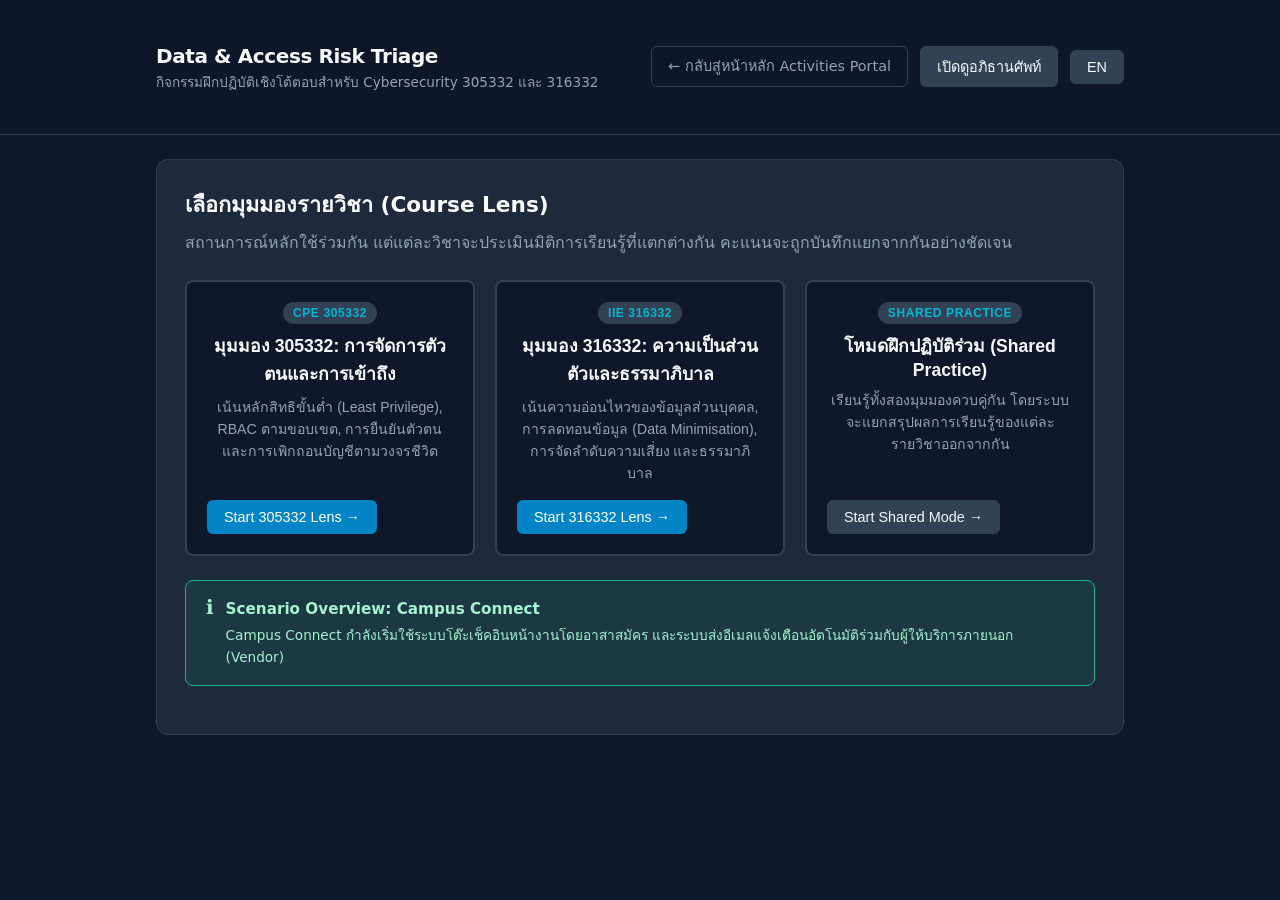
==== data-access-risk-triage/index.html @ f40bb5d1 "[agy@mbp-m5] Add Data & Access Risk Triage activity to portal Task: PS-TASK-20260910-640 Node: PS-NO" ====
<!doctype html>
<html lang="th">
<head>
  <meta charset="utf-8">
  <meta name="viewport" content="width=device-width, initial-scale=1">
  <title>Data & Access Risk Triage | NU Cybersecurity</title>
  <link rel="stylesheet" href="styles.css">
</head>
<body>
  <header class="app-header">
    <div class="container header-inner">
      <div class="app-title-group">
        <h1 id="app-title">Data & Access Risk Triage</h1>
        <p id="app-subtitle">Interactive Practice for 305332 & 316332 Cybersecurity</p>
      </div>
      <div class="header-controls">
        <a href="../" class="btn btn-outline" id="btn-back-portal">← Portal</a>
        <button type="button" class="btn btn-secondary" id="btn-toggle-glossary">Glossary</button>
        <button type="button" class="btn btn-secondary" id="btn-toggle-lang" aria-label="Toggle language">TH / EN</button>
      </div>
    </div>
  </header>

  <main class="container">
    <div class="progress-bar-container" id="progress-container" style="display: none;">
      <div class="lens-badge" id="active-lens-badge">Course Lens: 305332</div>
      <ol class="progress-steps" aria-label="Game progress">
        <li class="progress-step active" id="step-nav-1"><div class="step-number">1</div><span>Map</span></li>
        <li class="progress-step" id="step-nav-2"><div class="step-number">2</div><span>Access</span></li>
        <li class="progress-step" id="step-nav-3"><div class="step-number">3</div><span>Triage</span></li>
        <li class="progress-step" id="step-nav-4"><div class="step-number">4</div><span>Treat</span></li>
        <li class="progress-step" id="step-nav-5"><div class="step-number">5</div><span>Debrief</span></li>
      </ol>
    </div>

    <!-- Screen 0: Lens Selection -->
    <section class="screen active" id="screen-lens">
      <h2 class="screen-title" id="txt-lens-title">Select Your Course Lens</h2>
      <p class="screen-subtitle" id="txt-lens-subtitle">Choose your active learning lens. The core Campus Connect case is shared, but scoring and debriefs remain distinct.</p>
      
      <div class="lens-grid">
        <button type="button" class="lens-card" data-lens="305332">
          <div>
            <div class="lens-badge">CPE 305332</div>
            <h3 id="txt-lens-305-title">305332 Lens: Identity & Access</h3>
            <p id="txt-lens-305-desc">Focus on least privilege, scoped RBAC, authentication dependencies, and account lifecycle deprovisioning.</p>
          </div>
          <span class="btn btn-primary">Start 305332 Lens →</span>
        </button>

        <button type="button" class="lens-card" data-lens="316332">
          <div>
            <div class="lens-badge">IIE 316332</div>
            <h3 id="txt-lens-316-title">316332 Lens: Privacy & Governance</h3>
            <p id="txt-lens-316-desc">Focus on personal data sensitivity, data minimisation, likelihood/impact triage, and governance controls.</p>
          </div>
          <span class="btn btn-primary">Start 316332 Lens →</span>
        </button>

        <button type="button" class="lens-card" data-lens="shared">
          <div>
            <div class="lens-badge">Shared Practice</div>
            <h3 id="txt-lens-shared-title">Shared Practice Mode</h3>
            <p id="txt-lens-shared-desc">Experience both identity and privacy viewpoints in sequence with separate debriefs.</p>
          </div>
          <span class="btn btn-secondary">Start Shared Mode →</span>
        </button>
      </div>

      <aside class="safeguard-banner success" style="margin-top: 1.5rem;">
        <div class="safeguard-icon">ℹ️</div>
        <div class="safeguard-content">
          <h4>Scenario Overview: Campus Connect</h4>
          <p id="txt-scenario-desc">Campus Connect is an event and support platform introducing volunteer on-site check-in and an automated reminder email service.</p>
        </div>
      </aside>
    </section>

    <!-- Screen 1: Round 1 (Map) -->
    <section class="screen" id="screen-round1">
      <h2 class="screen-title" id="r1-title">Round 1 — Map What is at Stake</h2>
      <p class="screen-subtitle" id="r1-instruction">Classify entities and identify verified facts versus explicit unknowns.</p>

      <div id="r1-tasks-container" class="card-list"></div>

      <div class="choice-card" style="margin-top: 1.5rem;">
        <h4 id="r1-ev-question" style="margin-bottom: 0.75rem;">Evidence & Unknowns Check</h4>
        <div id="r1-ev-options" class="card-list"></div>
      </div>

      <div id="r1-feedback" style="display: none;" class="safeguard-banner success">
        <div class="safeguard-icon">✓</div>
        <div class="safeguard-content" id="r1-feedback-text"></div>
      </div>

      <div style="margin-top: 1.5rem; display: flex; justify-content: flex-end;">
        <button type="button" class="btn btn-primary" id="btn-submit-r1">Submit Round 1 →</button>
      </div>
    </section>

    <!-- Screen 2: Round 2 (Access) -->
    <section class="screen" id="screen-round2">
      <h2 class="screen-title" id="r2-title">Round 2 — Decide Scoped Access</h2>
      <p class="screen-subtitle" id="r2-scenario-prompt">Evaluate the requested access and choose a proportionate, scoped decision.</p>

      <div id="r2-decisions-container" class="card-list"></div>

      <div id="r2-safeguard-banner" style="display: none;" class="safeguard-banner">
        <div class="safeguard-icon" id="r2-safeguard-icon">⚠️</div>
        <div class="safeguard-content">
          <h4 id="r2-safeguard-title">Safeguard Alert</h4>
          <p id="r2-safeguard-desc"></p>
        </div>
      </div>

      <div style="margin-top: 1.5rem; display: flex; justify-content: flex-end;">
        <button type="button" class="btn btn-primary" id="btn-submit-r2" disabled>Next: Round 3 →</button>
      </div>
    </section>

    <!-- Screen 3: Round 3 (Triage) -->
    <section class="screen" id="screen-round3">
      <h2 class="screen-title" id="r3-title">Round 3 — Triage Risk & Evidence</h2>
      <p class="screen-subtitle" id="r3-incident-prompt">Assess the security event. Evidence quality strictly limits maximum claimable certainty.</p>

      <div class="triage-grid">
        <div class="triage-field">
          <label for="r3-select-likelihood">Likelihood</label>
          <select id="r3-select-likelihood" class="triage-select">
            <option value="Low">Low</option>
            <option value="Moderate" selected>Moderate</option>
            <option value="High">High</option>
          </select>
        </div>

        <div class="triage-field">
          <label for="r3-select-impact">Impact</label>
          <select id="r3-select-impact" class="triage-select">
            <option value="Minor">Minor</option>
            <option value="Moderate" selected>Moderate</option>
            <option value="Critical">Critical</option>
          </select>
        </div>

        <div class="triage-field">
          <label for="r3-select-confidence">Confidence Level</label>
          <select id="r3-select-confidence" class="triage-select">
            <option value="low">Low (Speculation)</option>
            <option value="medium" selected>Medium (Grounded in facts with unknowns)</option>
            <option value="high">High (Certainty / Definitive)</option>
          </select>
        </div>
      </div>

      <div id="r3-limiter-banner" style="display: none;" class="safeguard-banner blocked">
        <div class="safeguard-icon">⛔</div>
        <div class="safeguard-content">
          <h4>Evidence Limiter Activated</h4>
          <p id="r3-limiter-desc"></p>
        </div>
      </div>

      <div style="margin-top: 1.5rem; display: flex; justify-content: flex-end;">
        <button type="button" class="btn btn-primary" id="btn-submit-r3">Evaluate Triage →</button>
      </div>
    </section>

    <!-- Screen 4: Round 4 (Treat) -->
    <section class="screen" id="screen-round4">
      <h2 class="screen-title" id="r4-title">Round 4 — Treat & Govern</h2>
      <p class="screen-subtitle" id="r4-subtitle">Select a proportionate treatment, assign an accountable owner, and define verification evidence.</p>

      <h4 style="margin: 1rem 0 0.5rem 0;">1. Treatment Control</h4>
      <div id="r4-treatments-container" class="card-list"></div>

      <h4 style="margin: 1.5rem 0 0.5rem 0;">2. Accountable Owner</h4>
      <div id="r4-owners-container" class="card-list"></div>

      <h4 style="margin: 1.5rem 0 0.5rem 0;">3. Verification Evidence</h4>
      <div id="r4-evidence-container" class="card-list"></div>

      <div id="r4-residual-banner" style="display: none;" class="safeguard-banner success">
        <div class="safeguard-icon">🛡️</div>
        <div class="safeguard-content">
          <h4 id="r4-residual-title">Residual Risk State</h4>
          <p id="r4-residual-desc"></p>
        </div>
      </div>

      <div style="margin-top: 1.5rem; display: flex; justify-content: flex-end;">
        <button type="button" class="btn btn-primary" id="btn-submit-r4">View Debrief →</button>
      </div>
    </section>

    <!-- Screen 5: Debrief -->
    <section class="screen" id="screen-debrief">
      <h2 class="screen-title" id="debrief-title">Activity Debrief & Evidence Summary</h2>
      <p class="screen-subtitle" id="debrief-summary-text"></p>

      <div class="debrief-scores">
        <div class="score-box">
          <div class="score-label" id="lbl-score-scope">Scope</div>
          <div class="score-val" id="val-score-scope">0</div>
        </div>
        <div class="score-box">
          <div class="score-label" id="lbl-score-prop">Proportionality</div>
          <div class="score-val" id="val-score-prop">0</div>
        </div>
        <div class="score-box">
          <div class="score-label" id="lbl-score-ev">Evidence</div>
          <div class="score-val" id="val-score-ev">0</div>
        </div>
        <div class="score-box">
          <div class="score-label" id="lbl-score-acc">Accountability</div>
          <div class="score-val" id="val-score-acc">0</div>
        </div>
      </div>

      <div class="choice-card" style="margin: 1.5rem 0;">
        <h4 style="margin-bottom: 0.75rem;">Key Misconceptions & Takeaways</h4>
        <ul id="debrief-misconceptions" style="padding-left: 1.25rem; font-size: 0.9rem; color: var(--text-secondary);"></ul>
      </div>

      <div style="margin-top: 2rem; display: flex; justify-content: space-between; flex-wrap: gap; gap: 1rem;">
        <button type="button" class="btn btn-secondary" id="btn-restart-activity">Restart Activity</button>
        <a href="../" class="btn btn-primary">Return to Activities Portal →</a>
      </div>
    </section>
  </main>

  <!-- Glossary Modal -->
  <div class="modal-overlay" id="glossary-modal" role="dialog" aria-modal="true" aria-labelledby="glossary-dialog-title">
    <div class="modal-dialog">
      <div class="modal-header">
        <h2 id="glossary-dialog-title">Key Concepts & Glossary</h2>
        <button type="button" class="btn btn-outline" id="btn-close-glossary">✕</button>
      </div>
      <div id="glossary-list"></div>
    </div>
  </div>

  <script src="game-core.js"></script>
  <script src="i18n.js"></script>
  <script src="app.js"></script>
</body>
</html>
---- data-access-risk-triage/styles.css ----
/* styles.css - Data & Access Risk Triage */

:root {
  --bg-primary: #0f172a;
  --bg-surface: #1e293b;
  --bg-surface-elevated: #334155;
  --bg-card: #1e293b;
  --text-primary: #f8fafc;
  --text-secondary: #94a3b8;
  --text-muted: #64748b;
  --border-color: #334155;
  --border-focus: #38bdf8;
  --accent-blue: #0284c7;
  --accent-blue-hover: #0369a1;
  --accent-cyan: #06b6d4;
  --accent-emerald: #10b981;
  --accent-amber: #f59e0b;
  --accent-rose: #f43f5e;
  --accent-purple: #8b5cf6;
  --font-sans: system-ui, -apple-system, BlinkMacSystemFont, 'Segoe UI', Roboto, 'Noto Sans Thai', sans-serif;
}

* {
  box-sizing: border-box;
  margin: 0;
  padding: 0;
}

body {
  font-family: var(--font-sans);
  background-color: var(--bg-primary);
  color: var(--text-primary);
  line-height: 1.6;
  min-height: 100vh;
  display: flex;
  flex-direction: column;
}

a {
  color: var(--accent-cyan);
  text-decoration: none;
}

a:hover, a:focus-visible {
  text-decoration: underline;
}

button:focus-visible, a:focus-visible, select:focus-visible, input:focus-visible {
  outline: 3px solid var(--border-focus);
  outline-offset: 2px;
}

.container {
  width: 100%;
  max-width: 1000px;
  margin: 0 auto;
  padding: 1.5rem 1rem;
}

/* Header */
.app-header {
  border-bottom: 1px solid var(--border-color);
  padding: 1rem 0;
  background-color: rgba(15, 23, 42, 0.95);
  position: sticky;
  top: 0;
  z-index: 100;
  backdrop-filter: blur(8px);
}

.header-inner {
  display: flex;
  justify-content: space-between;
  align-items: center;
  flex-wrap: wrap;
  gap: 1rem;
}

.app-title-group h1 {
  font-size: 1.25rem;
  font-weight: 700;
  color: var(--text-primary);
  letter-spacing: -0.02em;
}

.app-title-group p {
  font-size: 0.85rem;
  color: var(--text-secondary);
}

.header-controls {
  display: flex;
  align-items: center;
  gap: 0.75rem;
}

.btn {
  display: inline-flex;
  align-items: center;
  justify-content: center;
  padding: 0.5rem 1rem;
  border-radius: 0.375rem;
  font-size: 0.9rem;
  font-weight: 500;
  cursor: pointer;
  border: 1px solid transparent;
  transition: all 0.15s ease-in-out;
}

.btn-primary {
  background-color: var(--accent-blue);
  color: #fff;
}

.btn-primary:hover {
  background-color: var(--accent-blue-hover);
}

.btn-secondary {
  background-color: var(--bg-surface-elevated);
  color: var(--text-primary);
  border-color: var(--border-color);
}

.btn-secondary:hover {
  background-color: #475569;
}

.btn-outline {
  background: transparent;
  color: var(--text-secondary);
  border-color: var(--border-color);
}

.btn-outline:hover {
  color: var(--text-primary);
  border-color: var(--text-secondary);
}

/* Lens Banner */
.lens-badge {
  display: inline-block;
  padding: 0.25rem 0.6rem;
  border-radius: 9999px;
  font-size: 0.75rem;
  font-weight: 600;
  text-transform: uppercase;
  letter-spacing: 0.05em;
  background-color: var(--bg-surface-elevated);
  color: var(--accent-cyan);
  margin-bottom: 0.5rem;
}

/* Progress Tracker */
.progress-bar-container {
  margin: 1.5rem 0 2rem 0;
  background-color: var(--bg-surface);
  border-radius: 0.5rem;
  padding: 1rem;
  border: 1px solid var(--border-color);
}

.progress-steps {
  display: flex;
  justify-content: space-between;
  list-style: none;
  position: relative;
}

.progress-step {
  display: flex;
  flex-direction: column;
  align-items: center;
  flex: 1;
  text-align: center;
  font-size: 0.8rem;
  color: var(--text-muted);
}

.progress-step.active {
  color: var(--accent-cyan);
  font-weight: 600;
}

.progress-step.completed {
  color: var(--accent-emerald);
}

.step-number {
  width: 28px;
  height: 28px;
  border-radius: 50%;
  background-color: var(--bg-surface-elevated);
  display: flex;
  align-items: center;
  justify-content: center;
  margin-bottom: 0.25rem;
  font-weight: bold;
}

.progress-step.active .step-number {
  background-color: var(--accent-cyan);
  color: var(--bg-primary);
}

.progress-step.completed .step-number {
  background-color: var(--accent-emerald);
  color: var(--bg-primary);
}

/* Screen Sections */
.screen {
  display: none;
  background-color: var(--bg-surface);
  border-radius: 0.75rem;
  border: 1px solid var(--border-color);
  padding: 1.75rem;
  margin-bottom: 2rem;
  animation: fadeIn 0.2s ease-in-out;
}

.screen.active {
  display: block;
}

@keyframes fadeIn {
  from { opacity: 0; transform: translateY(4px); }
  to { opacity: 1; transform: translateY(0); }
}

.screen-title {
  font-size: 1.35rem;
  font-weight: 700;
  margin-bottom: 0.5rem;
}

.screen-subtitle {
  color: var(--text-secondary);
  margin-bottom: 1.5rem;
}

/* Lens Selection Cards */
.lens-grid {
  display: grid;
  grid-template-columns: repeat(auto-fit, minmax(280px, 1fr));
  gap: 1.25rem;
  margin: 1.5rem 0;
}

.lens-card {
  background-color: var(--bg-primary);
  border: 2px solid var(--border-color);
  border-radius: 0.5rem;
  padding: 1.25rem;
  cursor: pointer;
  transition: all 0.15s ease;
  display: flex;
  flex-direction: column;
  justify-content: space-between;
}

.lens-card:hover, .lens-card:focus-visible {
  border-color: var(--accent-blue);
  background-color: #131d33;
}

.lens-card h3 {
  font-size: 1.1rem;
  margin-bottom: 0.5rem;
  color: var(--text-primary);
}

.lens-card p {
  font-size: 0.88rem;
  color: var(--text-secondary);
  margin-bottom: 1rem;
}

/* Decision Cards & Choice Lists */
.card-list {
  display: flex;
  flex-direction: column;
  gap: 1rem;
  margin: 1.25rem 0;
}

.choice-card {
  background-color: var(--bg-primary);
  border: 1px solid var(--border-color);
  border-radius: 0.5rem;
  padding: 1rem 1.25rem;
  cursor: pointer;
  transition: border-color 0.15s ease;
}

.choice-card:hover {
  border-color: #475569;
}

.choice-card.selected {
  border-color: var(--accent-cyan);
  background-color: rgba(6, 182, 212, 0.05);
}

.choice-header {
  display: flex;
  align-items: baseline;
  gap: 0.5rem;
  margin-bottom: 0.35rem;
}

.choice-title {
  font-weight: 600;
  font-size: 1rem;
}

.choice-desc {
  font-size: 0.88rem;
  color: var(--text-secondary);
}

/* Safeguard Alert Banner */
.safeguard-banner {
  border-radius: 0.5rem;
  padding: 1rem 1.25rem;
  margin: 1.25rem 0;
  display: flex;
  align-items: flex-start;
  gap: 0.75rem;
}

.safeguard-banner.blocked {
  background-color: rgba(244, 63, 94, 0.1);
  border: 1px solid var(--accent-rose);
  color: #fecdd3;
}

.safeguard-banner.success {
  background-color: rgba(16, 185, 129, 0.1);
  border: 1px solid var(--accent-emerald);
  color: #a7f3d0;
}

.safeguard-icon {
  font-size: 1.25rem;
  line-height: 1;
}

.safeguard-content h4 {
  font-size: 0.95rem;
  font-weight: 600;
  margin-bottom: 0.25rem;
}

.safeguard-content p {
  font-size: 0.85rem;
}

/* Triage Form */
.triage-grid {
  display: grid;
  grid-template-columns: repeat(auto-fit, minmax(220px, 1fr));
  gap: 1rem;
  margin: 1.25rem 0;
}

.triage-field {
  display: flex;
  flex-direction: column;
  gap: 0.35rem;
}

.triage-field label {
  font-size: 0.85rem;
  font-weight: 600;
  color: var(--text-secondary);
}

.triage-select {
  padding: 0.5rem;
  border-radius: 0.375rem;
  background-color: var(--bg-primary);
  border: 1px solid var(--border-color);
  color: var(--text-primary);
  font-size: 0.9rem;
}

/* Debrief Grid */
.debrief-scores {
  display: grid;
  grid-template-columns: repeat(auto-fit, minmax(180px, 1fr));
  gap: 1rem;
  margin: 1.5rem 0;
}

.score-box {
  background-color: var(--bg-primary);
  border: 1px solid var(--border-color);
  border-radius: 0.5rem;
  padding: 1rem;
  text-align: center;
}

.score-label {
  font-size: 0.8rem;
  color: var(--text-secondary);
  text-transform: uppercase;
}

.score-val {
  font-size: 1.75rem;
  font-weight: 700;
  color: var(--accent-cyan);
  margin-top: 0.25rem;
}

/* Modal */
.modal-overlay {
  display: none;
  position: fixed;
  inset: 0;
  background-color: rgba(0, 0, 0, 0.7);
  z-index: 200;
  align-items: center;
  justify-content: center;
  padding: 1rem;
}

.modal-overlay.active {
  display: flex;
}

.modal-dialog {
  background-color: var(--bg-surface);
  border: 1px solid var(--border-color);
  border-radius: 0.75rem;
  max-width: 600px;
  width: 100%;
  max-height: 80vh;
  overflow-y: auto;
  padding: 1.5rem;
}

.modal-header {
  display: flex;
  justify-content: space-between;
  align-items: center;
  margin-bottom: 1rem;
  border-bottom: 1px solid var(--border-color);
  padding-bottom: 0.75rem;
}

.modal-header h2 {
  font-size: 1.15rem;
}

.glossary-item {
  margin-bottom: 1rem;
}

.glossary-term {
  font-weight: 600;
  color: var(--accent-cyan);
  margin-bottom: 0.2rem;
}

.glossary-def {
  font-size: 0.88rem;
  color: var(--text-secondary);
}

/* Responsive */
@media (max-width: 640px) {
  .header-inner {
    flex-direction: column;
    align-items: flex-start;
  }
  .header-controls {
    width: 100%;
    justify-content: space-between;
  }
  .progress-step span {
    display: none;
  }
}
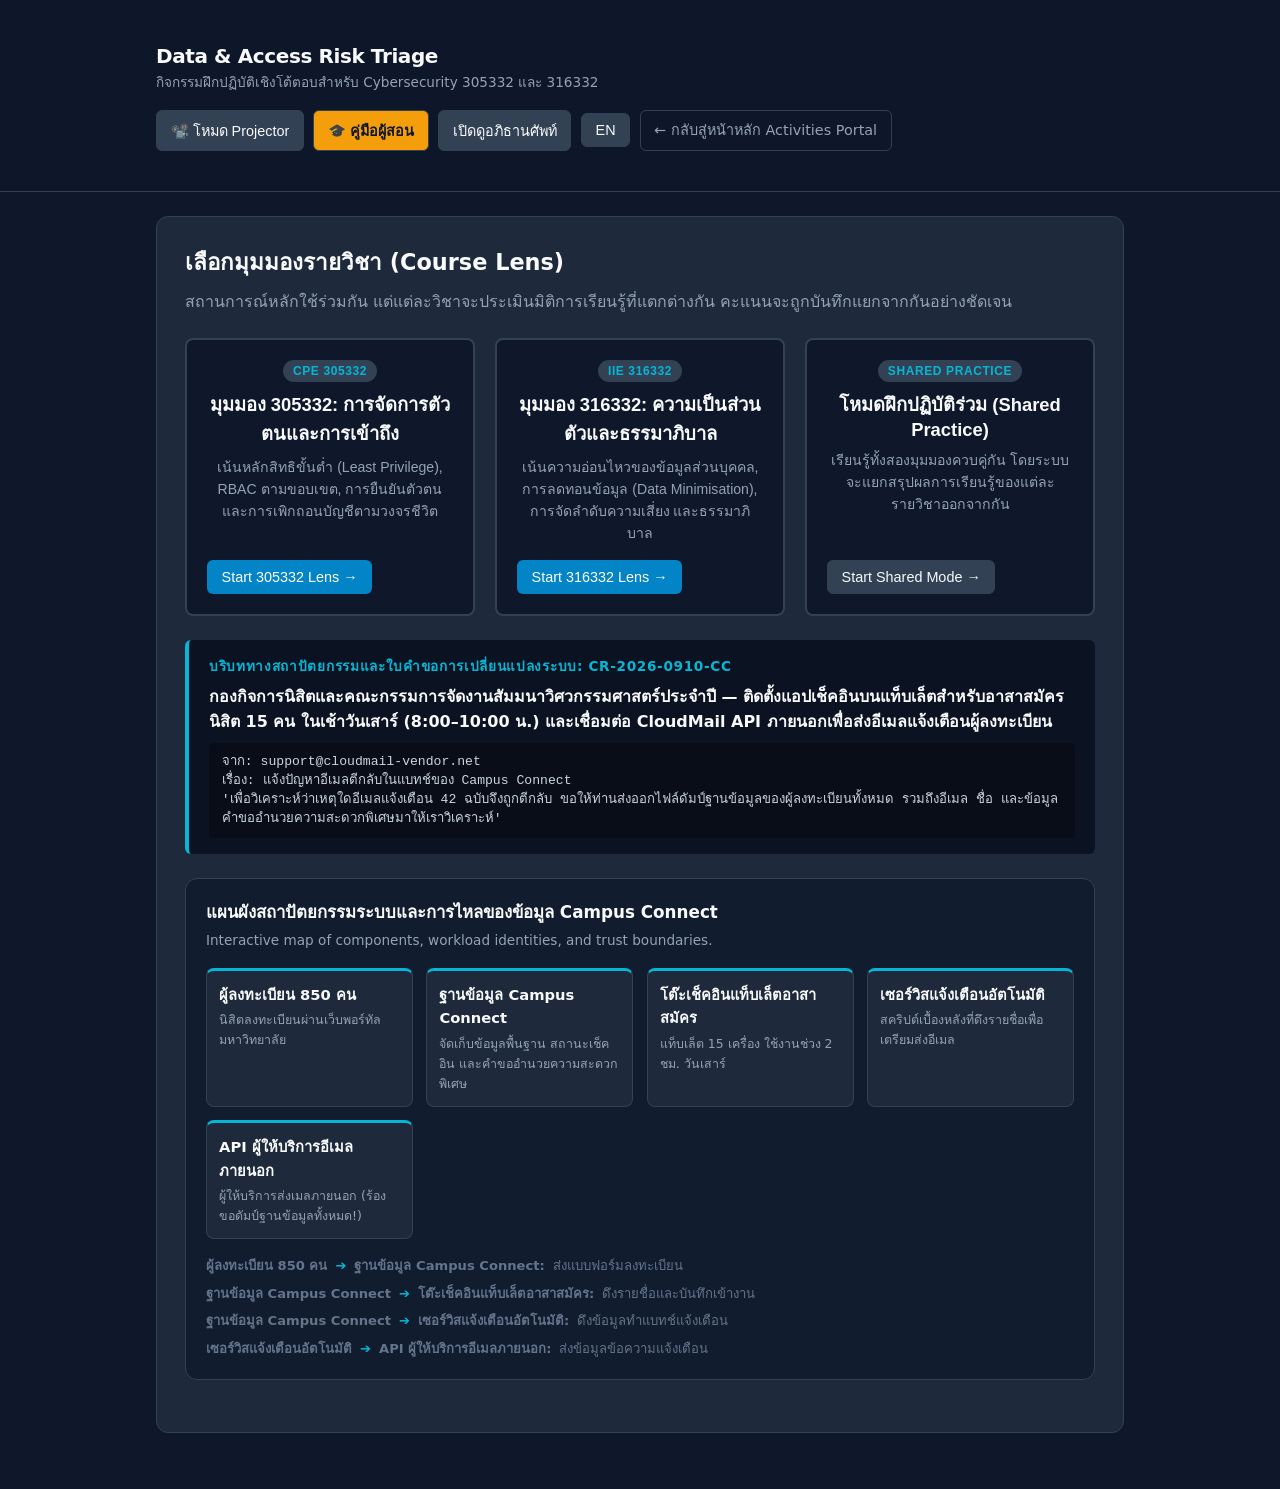
==== commit 26ff10f6: "[agy@mbp-m5] Add projector view and instructor facilitation to Data & Access Risk Triage Task: PS-TA" ====
--- a/data-access-risk-triage/index.html
+++ b/data-access-risk-triage/index.html
@@ -14,9 +14,11 @@
         <p id="app-subtitle">Interactive Practice for 305332 & 316332 Cybersecurity</p>
       </div>
       <div class="header-controls">
-        <a href="../" class="btn btn-outline" id="btn-back-portal">← Portal</a>
+        <button type="button" class="btn btn-secondary" id="btn-toggle-projector" title="Toggle large font & high contrast for projector">📽️ Projector View</button>
+        <button type="button" class="btn btn-secondary" id="btn-toggle-instructor" title="Show instructor prompts & classroom timer">🎓 Instructor Guide</button>
         <button type="button" class="btn btn-secondary" id="btn-toggle-glossary">Glossary</button>
         <button type="button" class="btn btn-secondary" id="btn-toggle-lang" aria-label="Toggle language">TH / EN</button>
+        <a href="../" class="btn btn-outline" id="btn-back-portal">← Portal</a>
       </div>
     </div>
   </header>
@@ -33,7 +35,7 @@
       </ol>
     </div>
 
-    <!-- Screen 0: Lens Selection -->
+    <!-- Screen 0: Lens Selection & Scenario Context -->
     <section class="screen active" id="screen-lens">
       <h2 class="screen-title" id="txt-lens-title">Select Your Course Lens</h2>
       <p class="screen-subtitle" id="txt-lens-subtitle">Choose your active learning lens. The core Campus Connect case is shared, but scoring and debriefs remain distinct.</p>
@@ -67,17 +69,38 @@
         </button>
       </div>
 
-      <aside class="safeguard-banner success" style="margin-top: 1.5rem;">
-        <div class="safeguard-icon">ℹ️</div>
-        <div class="safeguard-content">
-          <h4>Scenario Overview: Campus Connect</h4>
-          <p id="txt-scenario-desc">Campus Connect is an event and support platform introducing volunteer on-site check-in and an automated reminder email service.</p>
-        </div>
-      </aside>
+      <!-- Formal Change Request Ticket Box -->
+      <div class="ticket-box">
+        <div class="ticket-header" id="txt-ticket-header">Change Request Ticket: CR-2026-0910-CC</div>
+        <p id="txt-ticket-summary" style="font-weight: 600; margin-bottom: 0.35rem;"></p>
+        <div class="ticket-snippet" id="txt-ticket-snippet"></div>
+      </div>
+
+      <!-- Visual System Architecture & Data Flow Diagram -->
+      <div class="architecture-box">
+        <h3 style="font-size: 1.05rem; margin-bottom: 0.25rem;" id="txt-arch-title">Campus Connect: Architecture & Data Flow</h3>
+        <p style="font-size: 0.85rem; color: var(--text-secondary);" id="txt-arch-subtitle">Interactive map of components, workload identities, and trust boundaries.</p>
+        <div class="arch-nodes-grid" id="arch-nodes-container"></div>
+        <div class="arch-flows-list" id="arch-flows-container"></div>
+      </div>
     </section>
 
     <!-- Screen 1: Round 1 (Map) -->
     <section class="screen" id="screen-round1">
+      <!-- Instructor Facilitation Box -->
+      <div class="instructor-callout" id="r1-instructor-box" style="display: none;">
+        <div class="instructor-callout-header">
+          <div class="instructor-callout-title">🎓 Ask the Room</div>
+          <div class="class-timer-widget">
+            <span class="timer-digits" id="timer-display-r1">01:00</span>
+            <button type="button" class="btn btn-outline" data-timer-set="60">1m</button>
+            <button type="button" class="btn btn-outline" data-timer-set="120">2m</button>
+            <button type="button" class="btn btn-primary" id="btn-timer-toggle-r1">Start</button>
+          </div>
+        </div>
+        <div class="instructor-callout-prompt" id="r1-instructor-prompt"></div>
+      </div>
+
       <h2 class="screen-title" id="r1-title">Round 1 — Map What is at Stake</h2>
       <p class="screen-subtitle" id="r1-instruction">Classify entities and identify verified facts versus explicit unknowns.</p>
 
@@ -100,6 +123,20 @@
 
     <!-- Screen 2: Round 2 (Access) -->
     <section class="screen" id="screen-round2">
+      <!-- Instructor Facilitation Box -->
+      <div class="instructor-callout" id="r2-instructor-box" style="display: none;">
+        <div class="instructor-callout-header">
+          <div class="instructor-callout-title">🎓 Ask the Room</div>
+          <div class="class-timer-widget">
+            <span class="timer-digits" id="timer-display-r2">01:00</span>
+            <button type="button" class="btn btn-outline" data-timer-set="60">1m</button>
+            <button type="button" class="btn btn-outline" data-timer-set="120">2m</button>
+            <button type="button" class="btn btn-primary" id="btn-timer-toggle-r2">Start</button>
+          </div>
+        </div>
+        <div class="instructor-callout-prompt" id="r2-instructor-prompt"></div>
+      </div>
+
       <h2 class="screen-title" id="r2-title">Round 2 — Decide Scoped Access</h2>
       <p class="screen-subtitle" id="r2-scenario-prompt">Evaluate the requested access and choose a proportionate, scoped decision.</p>
 
@@ -120,6 +157,20 @@
 
     <!-- Screen 3: Round 3 (Triage) -->
     <section class="screen" id="screen-round3">
+      <!-- Instructor Facilitation Box -->
+      <div class="instructor-callout" id="r3-instructor-box" style="display: none;">
+        <div class="instructor-callout-header">
+          <div class="instructor-callout-title">🎓 Ask the Room</div>
+          <div class="class-timer-widget">
+            <span class="timer-digits" id="timer-display-r3">01:00</span>
+            <button type="button" class="btn btn-outline" data-timer-set="60">1m</button>
+            <button type="button" class="btn btn-outline" data-timer-set="120">2m</button>
+            <button type="button" class="btn btn-primary" id="btn-timer-toggle-r3">Start</button>
+          </div>
+        </div>
+        <div class="instructor-callout-prompt" id="r3-instructor-prompt"></div>
+      </div>
+
       <h2 class="screen-title" id="r3-title">Round 3 — Triage Risk & Evidence</h2>
       <p class="screen-subtitle" id="r3-incident-prompt">Assess the security event. Evidence quality strictly limits maximum claimable certainty.</p>
 
@@ -167,6 +218,20 @@
 
     <!-- Screen 4: Round 4 (Treat) -->
     <section class="screen" id="screen-round4">
+      <!-- Instructor Facilitation Box -->
+      <div class="instructor-callout" id="r4-instructor-box" style="display: none;">
+        <div class="instructor-callout-header">
+          <div class="instructor-callout-title">🎓 Ask the Room</div>
+          <div class="class-timer-widget">
+            <span class="timer-digits" id="timer-display-r4">01:00</span>
+            <button type="button" class="btn btn-outline" data-timer-set="60">1m</button>
+            <button type="button" class="btn btn-outline" data-timer-set="120">2m</button>
+            <button type="button" class="btn btn-primary" id="btn-timer-toggle-r4">Start</button>
+          </div>
+        </div>
+        <div class="instructor-callout-prompt" id="r4-instructor-prompt"></div>
+      </div>
+
       <h2 class="screen-title" id="r4-title">Round 4 — Treat & Govern</h2>
       <p class="screen-subtitle" id="r4-subtitle">Select a proportionate treatment, assign an accountable owner, and define verification evidence.</p>
 
@@ -217,11 +282,11 @@
       </div>
 
       <div class="choice-card" style="margin: 1.5rem 0;">
-        <h4 style="margin-bottom: 0.75rem;">Key Misconceptions & Takeaways</h4>
-        <ul id="debrief-misconceptions" style="padding-left: 1.25rem; font-size: 0.9rem; color: var(--text-secondary);"></ul>
-      </div>
-
-      <div style="margin-top: 2rem; display: flex; justify-content: space-between; flex-wrap: gap; gap: 1rem;">
+        <h4 style="margin-bottom: 0.75rem;">Key Misconceptions & Real-World Context</h4>
+        <ul id="debrief-misconceptions" style="padding-left: 1.25rem; font-size: 0.95rem; color: var(--text-secondary); line-height: 1.6;"></ul>
+      </div>
+
+      <div style="margin-top: 2rem; display: flex; justify-content: space-between; flex-wrap: wrap; gap: 1rem;">
         <button type="button" class="btn btn-secondary" id="btn-restart-activity">Restart Activity</button>
         <a href="../" class="btn btn-primary">Return to Activities Portal →</a>
       </div>
--- a/data-access-risk-triage/styles.css
+++ b/data-access-risk-triage/styles.css
@@ -1,4 +1,4 @@
-/* styles.css - Data & Access Risk Triage */
+/* styles.css - Data & Access Risk Triage with Instructor-Guided Projector Mode */
 
 :root {
   --bg-primary: #0f172a;
@@ -18,6 +18,7 @@
   --accent-rose: #f43f5e;
   --accent-purple: #8b5cf6;
   --font-sans: system-ui, -apple-system, BlinkMacSystemFont, 'Segoe UI', Roboto, 'Noto Sans Thai', sans-serif;
+  --base-font-size: 1rem;
 }
 
 * {
@@ -31,11 +32,40 @@
   background-color: var(--bg-primary);
   color: var(--text-primary);
   line-height: 1.6;
+  font-size: var(--base-font-size);
   min-height: 100vh;
   display: flex;
   flex-direction: column;
-}
-
+  transition: font-size 0.15s ease;
+}
+
+/* --- Projector Mode Enhancements --- */
+body.projector-mode {
+  --base-font-size: 1.15rem;
+  --bg-primary: #0b1120;
+  --bg-surface: #182234;
+  --bg-surface-elevated: #26354a;
+  --border-color: #475569;
+}
+
+body.projector-mode .container {
+  max-width: 1200px;
+}
+
+body.projector-mode .screen-title {
+  font-size: 1.75rem;
+}
+
+body.projector-mode .choice-title {
+  font-size: 1.25rem;
+}
+
+body.projector-mode .btn {
+  padding: 0.65rem 1.25rem;
+  font-size: 1.05rem;
+}
+
+/* Utility Links & Buttons */
 a {
   color: var(--accent-cyan);
   text-decoration: none;
@@ -91,14 +121,15 @@
 .header-controls {
   display: flex;
   align-items: center;
-  gap: 0.75rem;
+  gap: 0.6rem;
+  flex-wrap: wrap;
 }
 
 .btn {
   display: inline-flex;
   align-items: center;
   justify-content: center;
-  padding: 0.5rem 1rem;
+  padding: 0.5rem 0.85rem;
   border-radius: 0.375rem;
   font-size: 0.9rem;
   font-weight: 500;
@@ -137,7 +168,160 @@
   border-color: var(--text-secondary);
 }
 
-/* Lens Banner */
+.btn-active {
+  background-color: var(--accent-amber) !important;
+  color: #0f172a !important;
+  font-weight: 700;
+}
+
+/* Instructor Facilitator Box */
+.instructor-callout {
+  background-color: rgba(245, 158, 11, 0.08);
+  border: 2px solid var(--accent-amber);
+  border-radius: 0.5rem;
+  padding: 1rem 1.25rem;
+  margin: 1.25rem 0;
+}
+
+.instructor-callout-header {
+  display: flex;
+  justify-content: space-between;
+  align-items: center;
+  margin-bottom: 0.5rem;
+}
+
+.instructor-callout-title {
+  color: var(--accent-amber);
+  font-size: 0.95rem;
+  font-weight: 700;
+  display: flex;
+  align-items: center;
+  gap: 0.4rem;
+}
+
+.instructor-callout-prompt {
+  font-size: 1rem;
+  font-weight: 500;
+  color: #fef3c7;
+  line-height: 1.5;
+}
+
+/* Classroom Timer */
+.class-timer-widget {
+  display: inline-flex;
+  align-items: center;
+  gap: 0.5rem;
+  background-color: var(--bg-surface-elevated);
+  padding: 0.35rem 0.65rem;
+  border-radius: 0.375rem;
+  border: 1px solid var(--border-color);
+  margin-top: 0.5rem;
+}
+
+.timer-digits {
+  font-family: ui-monospace, SFMono-Regular, Menlo, Monaco, Consolas, monospace;
+  font-weight: 700;
+  font-size: 1.1rem;
+  color: var(--accent-cyan);
+  min-width: 48px;
+  text-align: center;
+}
+
+/* Visual Architecture & Data Flow Diagram */
+.architecture-box {
+  background-color: #111c2e;
+  border: 1px solid var(--border-color);
+  border-radius: 0.75rem;
+  padding: 1.25rem;
+  margin: 1.5rem 0;
+}
+
+.arch-nodes-grid {
+  display: grid;
+  grid-template-columns: repeat(auto-fit, minmax(180px, 1fr));
+  gap: 0.85rem;
+  margin: 1rem 0;
+}
+
+.arch-node {
+  background-color: var(--bg-surface);
+  border: 1px solid var(--border-color);
+  border-radius: 0.5rem;
+  padding: 0.75rem;
+  border-top: 3px solid var(--accent-cyan);
+}
+
+.arch-node-title {
+  font-weight: 600;
+  font-size: 0.92rem;
+  margin-bottom: 0.25rem;
+}
+
+.arch-node-detail {
+  font-size: 0.78rem;
+  color: var(--text-secondary);
+}
+
+.arch-flows-list {
+  display: flex;
+  flex-direction: column;
+  gap: 0.4rem;
+  margin-top: 0.75rem;
+  font-size: 0.82rem;
+  color: var(--text-muted);
+}
+
+.arch-flow-item {
+  display: flex;
+  align-items: center;
+  gap: 0.5rem;
+}
+
+.arch-flow-arrow {
+  color: var(--accent-cyan);
+  font-weight: bold;
+}
+
+/* ITSM Change Request Ticket Box */
+.ticket-box {
+  background-color: #0b1322;
+  border-left: 4px solid var(--accent-cyan);
+  border-radius: 0.375rem;
+  padding: 1rem 1.25rem;
+  margin: 1.25rem 0;
+  font-family: inherit;
+}
+
+.ticket-header {
+  font-size: 0.85rem;
+  color: var(--accent-cyan);
+  font-weight: 700;
+  text-transform: uppercase;
+  letter-spacing: 0.05em;
+  margin-bottom: 0.35rem;
+}
+
+.ticket-snippet {
+  background-color: rgba(0, 0, 0, 0.3);
+  border-radius: 0.25rem;
+  padding: 0.6rem 0.8rem;
+  margin-top: 0.5rem;
+  font-family: ui-monospace, SFMono-Regular, Menlo, Monaco, Consolas, monospace;
+  font-size: 0.82rem;
+  color: #cbd5e1;
+  white-space: pre-wrap;
+  line-height: 1.45;
+}
+
+/* Progress Tracker */
+.progress-bar-container {
+  margin: 1.5rem 0 2rem 0;
+  background-color: var(--bg-surface);
+  border-radius: 0.5rem;
+  padding: 1rem;
+  border: 1px solid var(--border-color);
+}
+
 .lens-badge {
   display: inline-block;
   padding: 0.25rem 0.6rem;
@@ -151,20 +335,10 @@
   margin-bottom: 0.5rem;
 }
 
-/* Progress Tracker */
-.progress-bar-container {
-  margin: 1.5rem 0 2rem 0;
-  background-color: var(--bg-surface);
-  border-radius: 0.5rem;
-  padding: 1rem;
-  border: 1px solid var(--border-color);
-}
-
 .progress-steps {
   display: flex;
   justify-content: space-between;
   list-style: none;
-  position: relative;
 }
 
 .progress-step {
@@ -173,13 +347,13 @@
   align-items: center;
   flex: 1;
   text-align: center;
-  font-size: 0.8rem;
+  font-size: 0.82rem;
   color: var(--text-muted);
 }
 
 .progress-step.active {
   color: var(--accent-cyan);
-  font-weight: 600;
+  font-weight: 700;
 }
 
 .progress-step.completed {
@@ -187,8 +361,8 @@
 }
 
 .step-number {
-  width: 28px;
-  height: 28px;
+  width: 30px;
+  height: 30px;
   border-radius: 50%;
   background-color: var(--bg-surface-elevated);
   display: flex;
@@ -216,7 +390,7 @@
   border: 1px solid var(--border-color);
   padding: 1.75rem;
   margin-bottom: 2rem;
-  animation: fadeIn 0.2s ease-in-out;
+  animation: fadeIn 0.15s ease-in-out;
 }
 
 .screen.active {
@@ -229,7 +403,7 @@
 }
 
 .screen-title {
-  font-size: 1.35rem;
+  font-size: 1.4rem;
   font-weight: 700;
   margin-bottom: 0.5rem;
 }
@@ -239,7 +413,7 @@
   margin-bottom: 1.5rem;
 }
 
-/* Lens Selection Cards */
+/* Lens Grid */
 .lens-grid {
   display: grid;
   grid-template-columns: repeat(auto-fit, minmax(280px, 1fr));
@@ -265,7 +439,7 @@
 }
 
 .lens-card h3 {
-  font-size: 1.1rem;
+  font-size: 1.15rem;
   margin-bottom: 0.5rem;
   color: var(--text-primary);
 }
@@ -276,7 +450,7 @@
   margin-bottom: 1rem;
 }
 
-/* Decision Cards & Choice Lists */
+/* Choice Lists */
 .card-list {
   display: flex;
   flex-direction: column;
@@ -290,7 +464,7 @@
   border-radius: 0.5rem;
   padding: 1rem 1.25rem;
   cursor: pointer;
-  transition: border-color 0.15s ease;
+  transition: all 0.15s ease;
 }
 
 .choice-card:hover {
@@ -299,64 +473,59 @@
 
 .choice-card.selected {
   border-color: var(--accent-cyan);
-  background-color: rgba(6, 182, 212, 0.05);
-}
-
-.choice-header {
-  display: flex;
-  align-items: baseline;
-  gap: 0.5rem;
-  margin-bottom: 0.35rem;
+  background-color: rgba(6, 182, 212, 0.06);
 }
 
 .choice-title {
   font-weight: 600;
-  font-size: 1rem;
+  font-size: 1.05rem;
+  margin-bottom: 0.35rem;
 }
 
 .choice-desc {
-  font-size: 0.88rem;
+  font-size: 0.9rem;
   color: var(--text-secondary);
 }
 
 /* Safeguard Alert Banner */
 .safeguard-banner {
   border-radius: 0.5rem;
-  padding: 1rem 1.25rem;
+  padding: 1.1rem 1.35rem;
   margin: 1.25rem 0;
   display: flex;
   align-items: flex-start;
-  gap: 0.75rem;
+  gap: 0.85rem;
 }
 
 .safeguard-banner.blocked {
-  background-color: rgba(244, 63, 94, 0.1);
-  border: 1px solid var(--accent-rose);
+  background-color: rgba(244, 63, 94, 0.12);
+  border: 2px solid var(--accent-rose);
   color: #fecdd3;
 }
 
 .safeguard-banner.success {
-  background-color: rgba(16, 185, 129, 0.1);
-  border: 1px solid var(--accent-emerald);
+  background-color: rgba(16, 185, 129, 0.12);
+  border: 2px solid var(--accent-emerald);
   color: #a7f3d0;
 }
 
 .safeguard-icon {
-  font-size: 1.25rem;
+  font-size: 1.4rem;
   line-height: 1;
 }
 
 .safeguard-content h4 {
-  font-size: 0.95rem;
-  font-weight: 600;
+  font-size: 1.05rem;
+  font-weight: 700;
   margin-bottom: 0.25rem;
 }
 
 .safeguard-content p {
-  font-size: 0.85rem;
-}
-
-/* Triage Form */
+  font-size: 0.92rem;
+  line-height: 1.5;
+}
+
+/* Triage Grid */
 .triage-grid {
   display: grid;
   grid-template-columns: repeat(auto-fit, minmax(220px, 1fr));
@@ -371,18 +540,18 @@
 }
 
 .triage-field label {
-  font-size: 0.85rem;
+  font-size: 0.9rem;
   font-weight: 600;
   color: var(--text-secondary);
 }
 
 .triage-select {
-  padding: 0.5rem;
+  padding: 0.6rem;
   border-radius: 0.375rem;
   background-color: var(--bg-primary);
   border: 1px solid var(--border-color);
   color: var(--text-primary);
-  font-size: 0.9rem;
+  font-size: 0.95rem;
 }
 
 /* Debrief Grid */
@@ -402,13 +571,13 @@
 }
 
 .score-label {
-  font-size: 0.8rem;
+  font-size: 0.85rem;
   color: var(--text-secondary);
   text-transform: uppercase;
 }
 
 .score-val {
-  font-size: 1.75rem;
+  font-size: 2rem;
   font-weight: 700;
   color: var(--accent-cyan);
   margin-top: 0.25rem;
@@ -419,7 +588,7 @@
   display: none;
   position: fixed;
   inset: 0;
-  background-color: rgba(0, 0, 0, 0.7);
+  background-color: rgba(0, 0, 0, 0.75);
   z-index: 200;
   align-items: center;
   justify-content: center;
@@ -434,7 +603,7 @@
   background-color: var(--bg-surface);
   border: 1px solid var(--border-color);
   border-radius: 0.75rem;
-  max-width: 600px;
+  max-width: 640px;
   width: 100%;
   max-height: 80vh;
   overflow-y: auto;
@@ -451,7 +620,7 @@
 }
 
 .modal-header h2 {
-  font-size: 1.15rem;
+  font-size: 1.2rem;
 }
 
 .glossary-item {
@@ -459,17 +628,16 @@
 }
 
 .glossary-term {
-  font-weight: 600;
+  font-weight: 700;
   color: var(--accent-cyan);
   margin-bottom: 0.2rem;
 }
 
 .glossary-def {
-  font-size: 0.88rem;
-  color: var(--text-secondary);
-}
-
-/* Responsive */
+  font-size: 0.9rem;
+  color: var(--text-secondary);
+}
+
 @media (max-width: 640px) {
   .header-inner {
     flex-direction: column;
